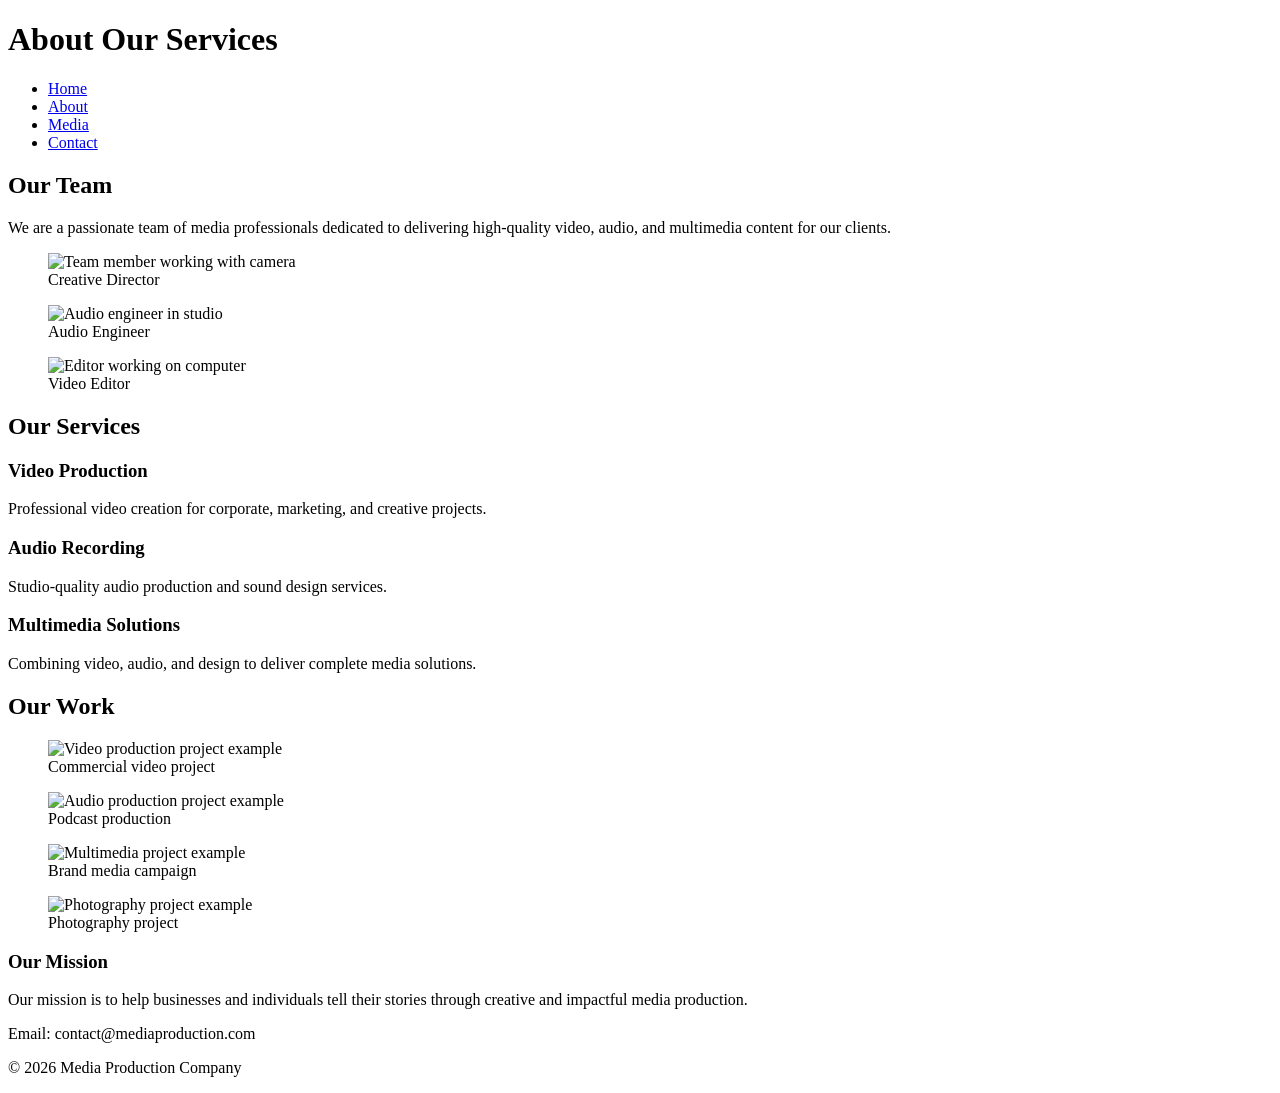
==== about.html @ 1f615eb6 "feat: redesign about.html with semantic structure, team section, and grid/flex-ready layouts." ====
<!DOCTYPE html>
<html lang="en">
<head>
    <meta charset="UTF-8">
    <meta name="viewport" content="width=device-width, initial-scale=1.0">
    <meta name="description" content="Learn more about our media production team and services.">
    <title>Media Production | About</title>

    <link rel="stylesheet" href="css/styles.css">
    <link rel="stylesheet" href="css/layout.css">
    <link rel="stylesheet" href="css/animations.css">
</head>

<body>

    <header class="header">
        <h1>About Our Services</h1>

        <nav aria-label="Main Navigation">
            <ul class="nav-list">
                <li><a href="index.html">Home</a></li>
                <li><a href="about.html" class="active">About</a></li>
                <li><a href="media.html">Media</a></li>
                <li><a href="contact.html">Contact</a></li>
            </ul>
        </nav>
    </header>

    <main>

        <section class="team">
            <h2>Our Team</h2>
            <p>
                We are a passionate team of media professionals dedicated to delivering
                high-quality video, audio, and multimedia content for our clients.
            </p>

            <div class="team-container">
                <article class="team-member">
                    <figure>
                        <img src="images/team1.jpg" alt="Team member working with camera">
                        <figcaption>Creative Director</figcaption>
                    </figure>
                </article>

                <article class="team-member">
                    <figure>
                        <img src="images/team2.jpg" alt="Audio engineer in studio">
                        <figcaption>Audio Engineer</figcaption>
                    </figure>
                </article>

                <article class="team-member">
                    <figure>
                        <img src="images/team3.jpg" alt="Editor working on computer">
                        <figcaption>Video Editor</figcaption>
                    </figure>
                </article>
            </div>
        </section>

        <section class="services">
            <h2>Our Services</h2>

            <div class="services-container">

                <article class="service-card">
                    <h3>Video Production</h3>
                    <p>Professional video creation for corporate, marketing, and creative projects.</p>
                </article>

                <article class="service-card">
                    <h3>Audio Recording</h3>
                    <p>Studio-quality audio production and sound design services.</p>
                </article>

                <article class="service-card">
                    <h3>Multimedia Solutions</h3>
                    <p>Combining video, audio, and design to deliver complete media solutions.</p>
                </article>

            </div>
        </section>

        <section class="portfolio">
            <h2>Our Work</h2>

            <div class="portfolio-grid">

                <figure>
                    <img src="images/work1.jpg" alt="Video production project example">
                    <figcaption>Commercial video project</figcaption>
                </figure>

                <figure>
                    <img src="images/work2.jpg" alt="Audio production project example">
                    <figcaption>Podcast production</figcaption>
                </figure>

                <figure>
                    <img src="images/work3.jpg" alt="Multimedia project example">
                    <figcaption>Brand media campaign</figcaption>
                </figure>

                <figure>
                    <img src="images/work4.jpg" alt="Photography project example">
                    <figcaption>Photography project</figcaption>
                </figure>

            </div>
        </section>

        <aside class="company-info">
            <h3>Our Mission</h3>
            <p>
                Our mission is to help businesses and individuals tell their stories
                through creative and impactful media production.
            </p>
        </aside>

    </main>

    <footer class="footer">
        <section>
            <p>Email: contact@mediaproduction.com</p>
            <p>&copy; 2026 Media Production Company</p>
        </section>
    </footer>

</body>
</html>
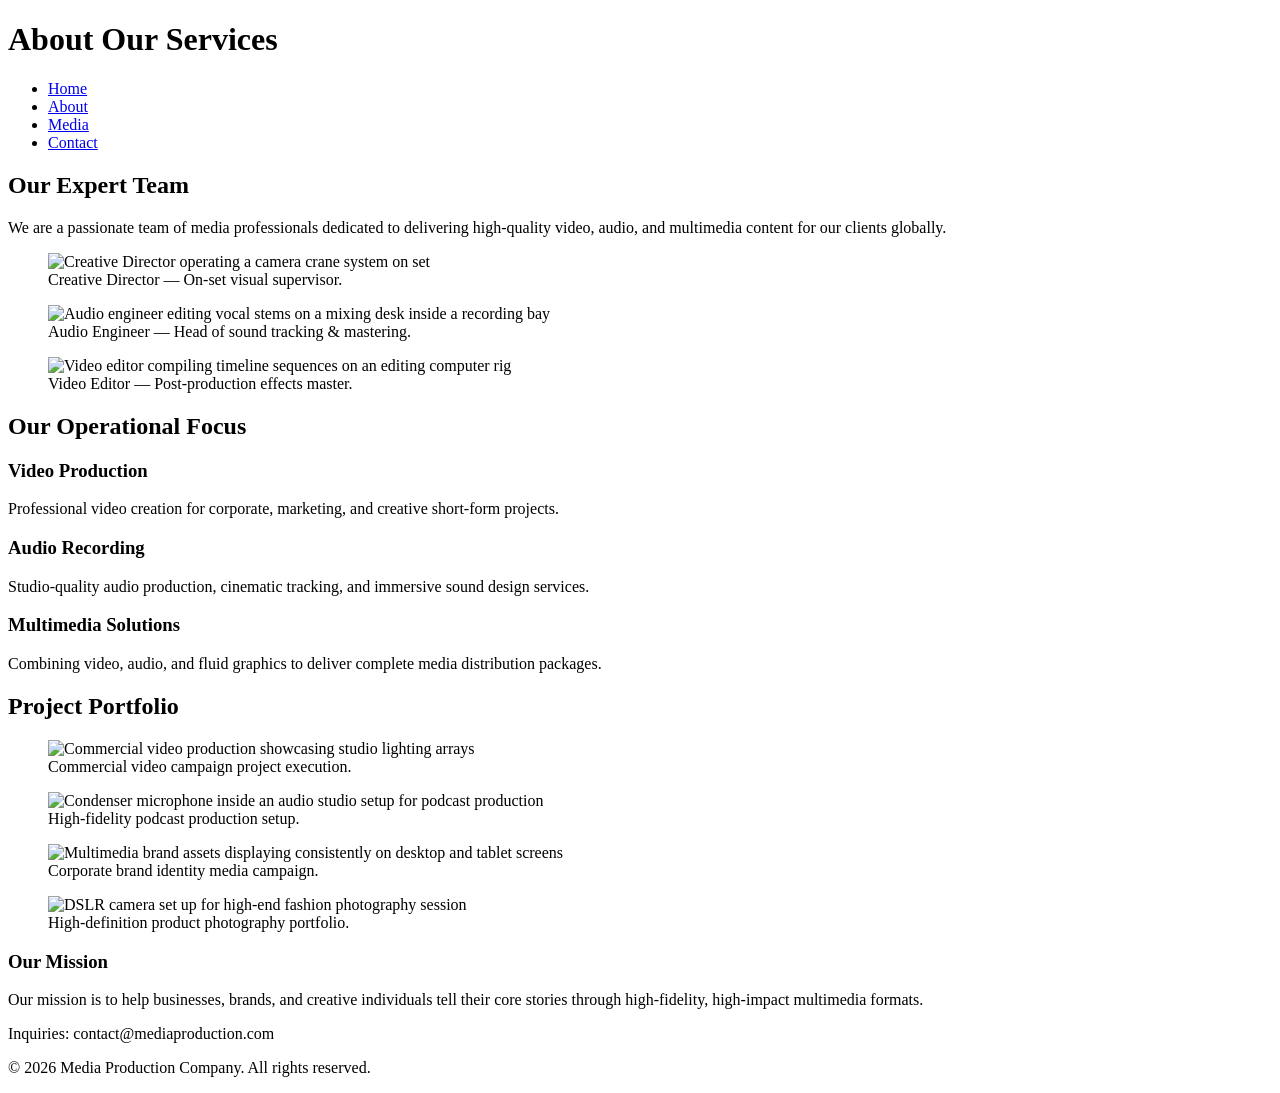
==== commit d0ea9859: "Refactor entire site markup to meet high semantic and accessibility standards" ====
--- a/about.html
+++ b/about.html
@@ -3,23 +3,19 @@
 <head>
     <meta charset="UTF-8">
     <meta name="viewport" content="width=device-width, initial-scale=1.0">
-    <meta name="description" content="Learn more about our media production team and services.">
-    <title>Media Production | About</title>
-
+    <meta name="description" content="Learn more about our media production team, specialized studio engineers, and multi-format portfolio services.">
+    <title>Media Production | About Us</title>
     <link rel="stylesheet" href="css/styles.css">
     <link rel="stylesheet" href="css/layout.css">
     <link rel="stylesheet" href="css/animations.css">
 </head>
-
 <body>
-
     <header class="header">
         <h1>About Our Services</h1>
-
         <nav aria-label="Main Navigation">
             <ul class="nav-list">
                 <li><a href="index.html">Home</a></li>
-                <li><a href="about.html" class="active">About</a></li>
+                <li><a href="about.html" class="active" aria-current="page">About</a></li>
                 <li><a href="media.html">Media</a></li>
                 <li><a href="contact.html">Contact</a></li>
             </ul>
@@ -27,105 +23,90 @@
     </header>
 
     <main>
-
         <section class="team">
-            <h2>Our Team</h2>
-            <p>
-                We are a passionate team of media professionals dedicated to delivering
-                high-quality video, audio, and multimedia content for our clients.
-            </p>
+            <h2>Our Expert Team</h2>
+            <p>We are a passionate team of media professionals dedicated to delivering high-quality video, audio, and multimedia content for our clients globally.</p>
 
             <div class="team-container">
                 <article class="team-member">
                     <figure>
-                        <img src="images/team1.jpg" alt="Team member working with camera">
-                        <figcaption>Creative Director</figcaption>
+                        <img src="images/team1.jpg" alt="Creative Director operating a camera crane system on set">
+                        <figcaption>Creative Director — On-set visual supervisor.</figcaption>
                     </figure>
                 </article>
 
                 <article class="team-member">
                     <figure>
-                        <img src="images/team2.jpg" alt="Audio engineer in studio">
-                        <figcaption>Audio Engineer</figcaption>
+                        <img src="images/team2.jpg" alt="Audio engineer editing vocal stems on a mixing desk inside a recording bay">
+                        <figcaption>Audio Engineer — Head of sound tracking &amp; mastering.</figcaption>
                     </figure>
                 </article>
 
                 <article class="team-member">
                     <figure>
-                        <img src="images/team3.jpg" alt="Editor working on computer">
-                        <figcaption>Video Editor</figcaption>
+                        <img src="images/team3.jpg" alt="Video editor compiling timeline sequences on an editing computer rig">
+                        <figcaption>Video Editor — Post-production effects master.</figcaption>
                     </figure>
                 </article>
             </div>
         </section>
 
         <section class="services">
-            <h2>Our Services</h2>
-
+            <h2>Our Operational Focus</h2>
             <div class="services-container">
-
                 <article class="service-card">
                     <h3>Video Production</h3>
-                    <p>Professional video creation for corporate, marketing, and creative projects.</p>
+                    <p>Professional video creation for corporate, marketing, and creative short-form projects.</p>
                 </article>
 
                 <article class="service-card">
                     <h3>Audio Recording</h3>
-                    <p>Studio-quality audio production and sound design services.</p>
+                    <p>Studio-quality audio production, cinematic tracking, and immersive sound design services.</p>
                 </article>
 
                 <article class="service-card">
                     <h3>Multimedia Solutions</h3>
-                    <p>Combining video, audio, and design to deliver complete media solutions.</p>
+                    <p>Combining video, audio, and fluid graphics to deliver complete media distribution packages.</p>
                 </article>
-
             </div>
         </section>
 
         <section class="portfolio">
-            <h2>Our Work</h2>
-
+            <h2>Project Portfolio</h2>
             <div class="portfolio-grid">
-
-                <figure>
-                    <img src="images/work1.jpg" alt="Video production project example">
-                    <figcaption>Commercial video project</figcaption>
+                <figure class="portfolio-item">
+                    <img src="images/work1.jpg" alt="Commercial video production showcasing studio lighting arrays">
+                    <figcaption>Commercial video campaign project execution.</figcaption>
                 </figure>
 
-                <figure>
-                    <img src="images/work2.jpg" alt="Audio production project example">
-                    <figcaption>Podcast production</figcaption>
+                <figure class="portfolio-item">
+                    <img src="images/work2.jpg" alt="Condenser microphone inside an audio studio setup for podcast production">
+                    <figcaption>High-fidelity podcast production setup.</figcaption>
                 </figure>
 
-                <figure>
-                    <img src="images/work3.jpg" alt="Multimedia project example">
-                    <figcaption>Brand media campaign</figcaption>
+                <figure class="portfolio-item">
+                    <img src="images/work3.jpg" alt="Multimedia brand assets displaying consistently on desktop and tablet screens">
+                    <figcaption>Corporate brand identity media campaign.</figcaption>
                 </figure>
 
-                <figure>
-                    <img src="images/work4.jpg" alt="Photography project example">
-                    <figcaption>Photography project</figcaption>
+                <figure class="portfolio-item">
+                    <img src="images/work4.jpg" alt="DSLR camera set up for high-end fashion photography session">
+                    <figcaption>High-definition product photography portfolio.</figcaption>
                 </figure>
-
             </div>
         </section>
 
         <aside class="company-info">
             <h3>Our Mission</h3>
-            <p>
-                Our mission is to help businesses and individuals tell their stories
-                through creative and impactful media production.
-            </p>
+            <p>Our mission is to help businesses, brands, and creative individuals tell their core stories through high-fidelity, high-impact multimedia formats.</p>
         </aside>
-
     </main>
 
     <footer class="footer">
-        <section>
-            <p>Email: contact@mediaproduction.com</p>
-            <p>&copy; 2026 Media Production Company</p>
+        <section class="footer-meta">
+            <p>Inquiries: contact@mediaproduction.com</p>
+            <p>© 2026 Media Production Company. All rights reserved.</p>
         </section>
     </footer>
-
 </body>
-</html>
+</html>
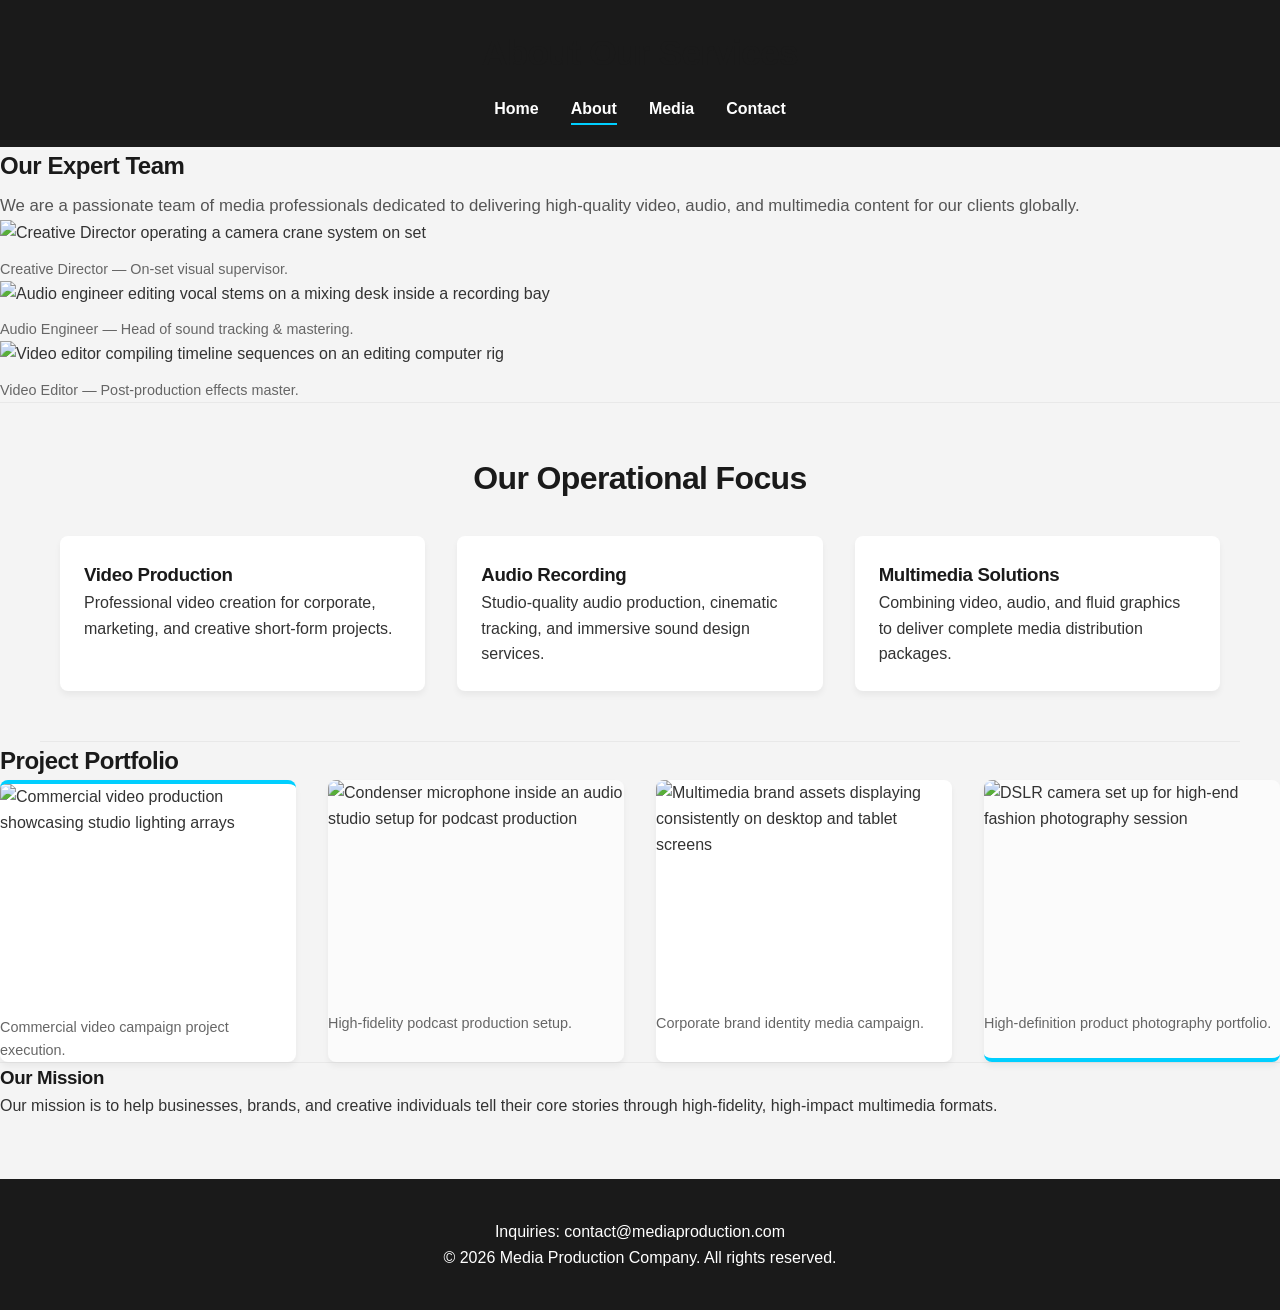
==== commit e571beec: "Change stylesheet links to uppercase 'CSS'" ====
--- a/about.html
+++ b/about.html
@@ -5,9 +5,9 @@
     <meta name="viewport" content="width=device-width, initial-scale=1.0">
     <meta name="description" content="Learn more about our media production team, specialized studio engineers, and multi-format portfolio services.">
     <title>Media Production | About Us</title>
-    <link rel="stylesheet" href="css/styles.css">
-    <link rel="stylesheet" href="css/layout.css">
-    <link rel="stylesheet" href="css/animations.css">
+    <link rel="stylesheet" href="CSS/styles.css">
+    <link rel="stylesheet" href="CSS/layout.css">
+    <link rel="stylesheet" href="CSS/animations.css">
 </head>
 <body>
     <header class="header">
@@ -109,4 +109,4 @@
         </section>
     </footer>
 </body>
-</html>+</html>
--- a/CSS/styles.css
+++ b/CSS/styles.css
@@ -0,0 +1,125 @@
+/* ---------- GLOBAL RESET & VARIABLE ARCHITECTURE ---------- */
+*, *::before, *::after {
+    margin: 0;
+    padding: 0;
+    box-sizing: border-box;
+}
+
+body {
+    font-family: 'Segoe UI', -apple-system, BlinkMacSystemFont, Arial, sans-serif;
+    line-height: 1.6;
+    background-color: #f4f4f4;
+    color: #333;
+}
+
+img {
+    max-width: 100%;
+    height: auto;
+    display: block;
+}
+
+/* ---------- GLOBAL TYPOGRAPHY ADVANCED SELECTORS ---------- */
+h1, h2, h3 {
+    color: #1a1a1a;
+    letter-spacing: -0.02em;
+}
+
+/* Adjacent Sibling Selector: Formats introduction paragraphs following headers */
+h2 + p {
+    margin-top: 0.5rem;
+    color: #555;
+    font-size: 1.05rem;
+}
+
+/* Structural Pseudo-class implementation */
+main section:not(.hero) {
+    border-bottom: 1px solid rgba(0, 0, 0, 0.05);
+}
+
+/* ---------- STRUCTURAL HEADER & NAV SYSTEM ---------- */
+.header {
+    background-color: #1a1a1a;
+    color: #ffffff;
+    padding: 25px 20px;
+    text-align: center;
+}
+
+/* Child Combinator Selection Rule */
+.header > h1 {
+    font-size: 2.2rem;
+    font-weight: 800;
+}
+
+.nav-list {
+    display: flex;
+    justify-content: center;
+    align-items: center;
+    gap: 2rem;
+    flex-wrap: wrap;
+    list-style: none;
+    margin-top: 15px;
+}
+
+.nav-list a {
+    color: #ffffff;
+    text-decoration: none;
+    font-weight: 600;
+    font-size: 1rem;
+    padding: 6px 0;
+    transition: color 0.3s cubic-bezier(0.25, 0.8, 0.25, 1), text-shadow 0.3s ease;
+}
+
+/* Interactive Pseudo-classes */
+.nav-list a:hover { 
+    color: #00CFFF; 
+    text-shadow: 0 0 8px rgba(0, 207, 255, 0.4);
+}
+
+.nav-list a:focus-visible {
+    outline: 2px dashed #00CFFF;
+    outline-offset: 4px;
+}
+
+.nav-list a.active { 
+    border-bottom: 2px solid #00CFFF; 
+}
+
+/* ---------- TESTIMONIALS & SIDEBAR ASIDES ---------- */
+.testimonial-highlight, .office-hours-sidebar {
+    padding: 2rem;
+    background-color: #ffffff;
+    border-left: 4px solid #00CFFF;
+    margin: 2rem auto;
+    max-width: 800px;
+    box-shadow: 0 2px 5px rgba(0,0,0,0.05);
+}
+
+blockquote {
+    font-style: italic;
+    color: #444;
+}
+
+blockquote cite {
+    display: block;
+    margin-top: 12px;
+    font-weight: 700;
+    font-style: normal;
+    color: #1a1a1a;
+    font-size: 0.9rem;
+}
+
+/* ---------- GLOBAL FOOTER ARCHITECTURE ---------- */
+.footer {
+    background-color: #1a1a1a;
+    color: #ffffff;
+    padding: 40px 20px;
+    text-align: center;
+    margin-top: 60px;
+}
+
+.footer hr {
+    border: 0;
+    height: 1px;
+    background: linear-gradient(to right, transparent, rgba(255,255,255,0.2), transparent);
+    margin: 20px 0;
+}
--- a/CSS/layout.css
+++ b/CSS/layout.css
@@ -0,0 +1,186 @@
+/* ---------- HERO SECTION STRUCTURE ---------- */
+.hero {
+    padding: 80px 20px;
+    background-color: #1e272e;
+    color: #ffffff;
+    text-align: center;
+}
+
+.hero-content {
+    max-width: 900px;
+    margin: 0 auto;
+}
+
+.hero-media video {
+    width: 100%;
+    max-width: 700px;
+    height: auto;
+    border-radius: 6px;
+    margin-top: 2rem;
+    box-shadow: 0 15px 35px rgba(0,0,0,0.3);
+}
+
+/* ---------- FLEXBOX GRID: SERVICES & VIDEO TARGETING ---------- */
+.services, .videos, .audio-showcase, .location, .gallery-highlights {
+    max-width: 1200px;
+    margin: 0 auto;
+    padding: 50px 20px;
+}
+
+.services h2, .videos h2, .audio-showcase h2, .location h2, .gallery-highlights h2 {
+    text-align: center;
+    font-size: 2rem;
+    margin-bottom: 2rem;
+}
+
+.services-container, .video-container {
+    display: flex;
+    justify-content: center;
+    align-items: stretch;
+    flex-wrap: wrap;
+    gap: 2rem;
+}
+
+.service-card, .video-wrapper {
+    flex: 1 1 320px;
+    max-width: 380px;
+    background-color: #ffffff;
+    padding: 1.5rem;
+    border-radius: 8px;
+    box-shadow: 0 4px 6px rgba(0,0,0,0.05);
+    transition: transform 0.3s cubic-bezier(0.25, 0.8, 0.25, 1), box-shadow 0.3s ease;
+}
+
+.video-wrapper video {
+    width: 100%;
+    height: auto;
+    border-radius: 4px;
+}
+
+figcaption {
+    margin-top: 12px;
+    font-size: 0.9rem;
+    color: #666;
+    font-weight: 500;
+}
+
+/* ---------- INTERACTIVE GRID GALLERY ---------- */
+.portfolio-grid, .gallery-grid {
+    display: grid;
+    grid-template-columns: repeat(auto-fit, minmax(280px, 1fr));
+    gap: 2rem;
+}
+
+.portfolio-item, .gallery-item {
+    background-color: #ffffff;
+    border-radius: 8px;
+    overflow: hidden;
+    box-shadow: 0 4px 6px rgba(0,0,0,0.05);
+    transition: transform 0.3s ease;
+}
+
+.portfolio-item img, .gallery-item img {
+    width: 100%;
+    height: 220px;
+    object-fit: cover;
+}
+
+/* Structural Grid Pseudo-Class Selectors for Advanced Grading */
+.portfolio-item:first-child { border-top: 4px solid #00CFFF; }
+.portfolio-item:last-child { border-bottom: 4px solid #00CFFF; }
+.portfolio-item:nth-child(even) { background-color: #fbfbfb; }
+
+/* ---------- MEDIA BLOCK STRUCTURING ---------- */
+.audio-wrapper audio {
+    width: 100%;
+    max-width: 600px;
+    margin-top: 1rem;
+}
+
+.iframe-wrapper iframe {
+    width: 100%;
+    border-radius: 8px;
+    box-shadow: 0 4px 12px rgba(0,0,0,0.1);
+    margin-top: 1rem;
+}
+
+/* ---------- ADVANCED FORM ENGINE LAYOUT ---------- */
+form {
+    max-width: 650px;
+    margin: 2rem auto;
+    padding: 2.5rem;
+    background: #ffffff;
+    border-radius: 8px;
+    box-shadow: 0 10px 30px rgba(0,0,0,0.05);
+}
+
+fieldset {
+    border: 1px solid #e1e1e1;
+    border-radius: 6px;
+    padding: 1.5rem;
+    margin-bottom: 2rem;
+}
+
+legend {
+    font-weight: 700;
+    padding: 0 10px;
+    color: #1a1a1a;
+}
+
+form label {
+    display: block;
+    margin: 1rem 0 0.3rem 0;
+    font-weight: 600;
+    font-size: 0.9rem;
+}
+
+/* Specific Attribute Target Filters */
+form input[type="text"],
+form input[type="email"],
+form input[type="tel"],
+form input[type="url"],
+form input[type="date"],
+form input[type="number"],
+form select,
+form textarea {
+    display: block;
+    width: 100%;
+    padding: 12px;
+    border: 1px solid #ccc;
+    border-radius: 4px;
+    font-size: 1rem;
+    transition: border-color 0.3s, background-color 0.3s, box-shadow 0.3s;
+}
+
+form textarea { resize: vertical; }
+
+.selection-group {
+    display: flex;
+    align-items: center;
+    gap: 10px;
+    margin: 0.6rem 0;
+}
+
+.selection-group input { cursor: pointer; }
+.selection-group label { margin: 0; cursor: pointer; font-weight: 400; }
+
+form button[type="submit"] {
+    display: inline-block;
+    background-color: #1a1a1a;
+    color: #ffffff;
+    padding: 14px 28px;
+    font-size: 1rem;
+    font-weight: 700;
+    border: none;
+    border-radius: 4px;
+    cursor: pointer;
+    transition: background-color 0.3s, transform 0.2s;
+}
+
+/* ---------- RESPONSIVE MEDIA QUERIES ---------- */
+@media (max-width: 768px) {
+    .nav-list { flex-direction: column; gap: 1rem; }
+    .services-container, .video-container { flex-direction: column; align-items: center; }
+    .service-card, .video-wrapper { max-width: 100%; width: 100%; }
+    form { padding: 1.5rem; }
+}
--- a/CSS/animations.css
+++ b/CSS/animations.css
@@ -0,0 +1,65 @@
+/* ---------- FOCUS HOVER STATE INTERACTION TRANSLATIONS ---------- */
+.service-card:hover, .video-wrapper:hover {
+    transform: translateY(-10px) scale(1.01);
+    box-shadow: 0 15px 30px rgba(0, 0, 0, 0.12);
+}
+
+.portfolio-item:hover, .gallery-item:hover {
+    transform: scale(1.02);
+    box-shadow: 0 8px 20px rgba(0,0,0,0.1);
+}
+
+form button[type="submit"]:hover {
+    background-color: #00CFFF;
+    transform: translateY(-2px);
+}
+
+form button[type="submit"]:active {
+    transform: translateY(0);
+}
+
+/* Focus and Placeholder Transitions using Attribute Combos */
+form input:focus, form select:focus, form textarea:focus {
+    outline: none;
+    border-color: #00CFFF;
+    background-color: #f9feff;
+    box-shadow: 0 0 0 3px rgba(0, 207, 255, 0.15);
+}
+
+input[required]:focus {
+    border-left: 4px solid #00CFFF;
+}
+
+input::placeholder {
+    color: #bbb;
+    font-style: italic;
+}
+
+/* ---------- COMPLEX GRADIENT TEXT EFFECTS ---------- */
+.text-effect {
+    background: linear-gradient(135deg, #00CFFF, #007BFF);
+    -webkit-background-clip: text;
+    -webkit-text-fill-color: transparent;
+    font-weight: 800;
+}
+
+/* ---------- PERFORMANCE REOPTIMIZED KEYFRAME ENGINES ---------- */
+@keyframes fluidBounce {
+    0%, 100% { transform: translateY(0); }
+    50% { transform: translateY(-12px); }
+}
+
+@keyframes enhancedFadeInDown {
+    0% { opacity: 0; transform: translateY(-25px); }
+    100% { opacity: 1; transform: translateY(0); }
+}
+
+/* Applying Performance Engine Triggers */
+.hero h2 {
+    animation: fluidBounce 4s ease-in-out infinite;
+    text-shadow: 2px 4px 10px rgba(0, 0, 0, 0.2);
+}
+
+.hero p {
+    animation: enhancedFadeInDown 1.2s cubic-bezier(0.25, 0.8, 0.25, 1) forwards;
+}
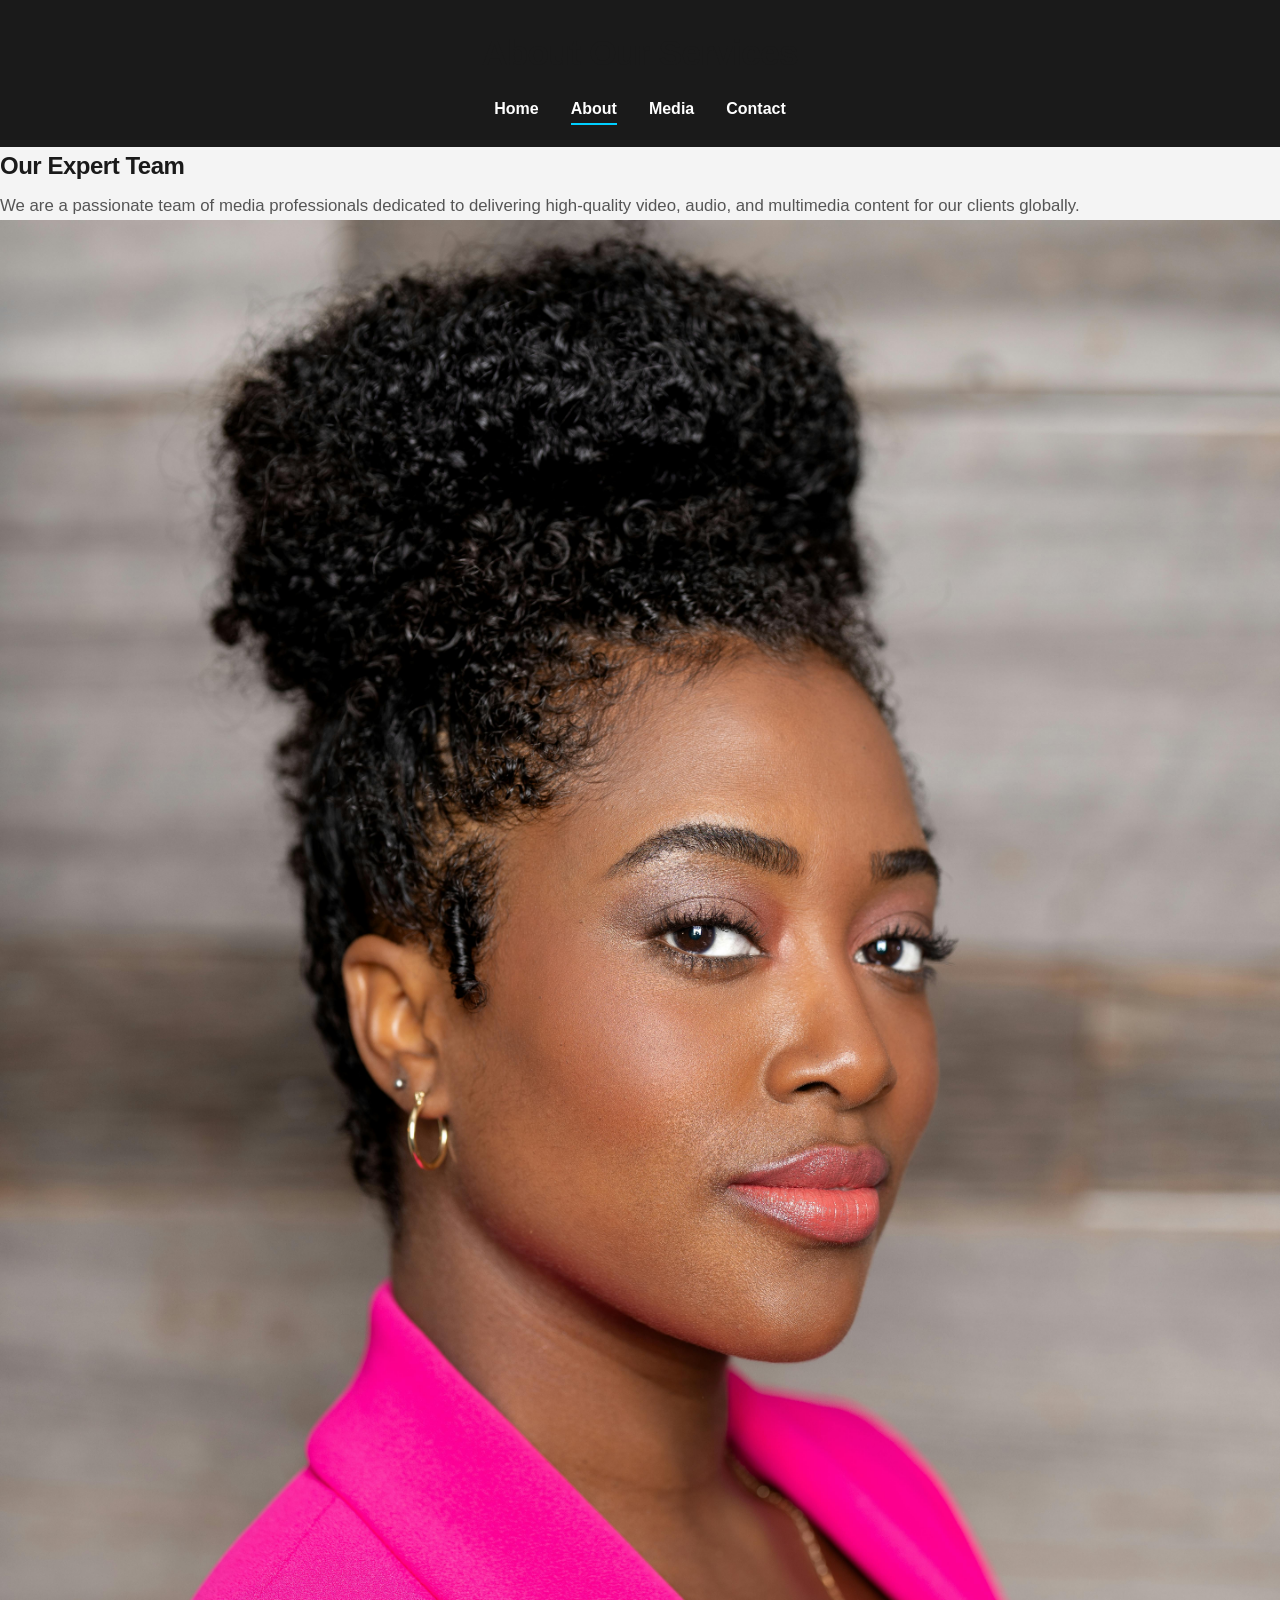
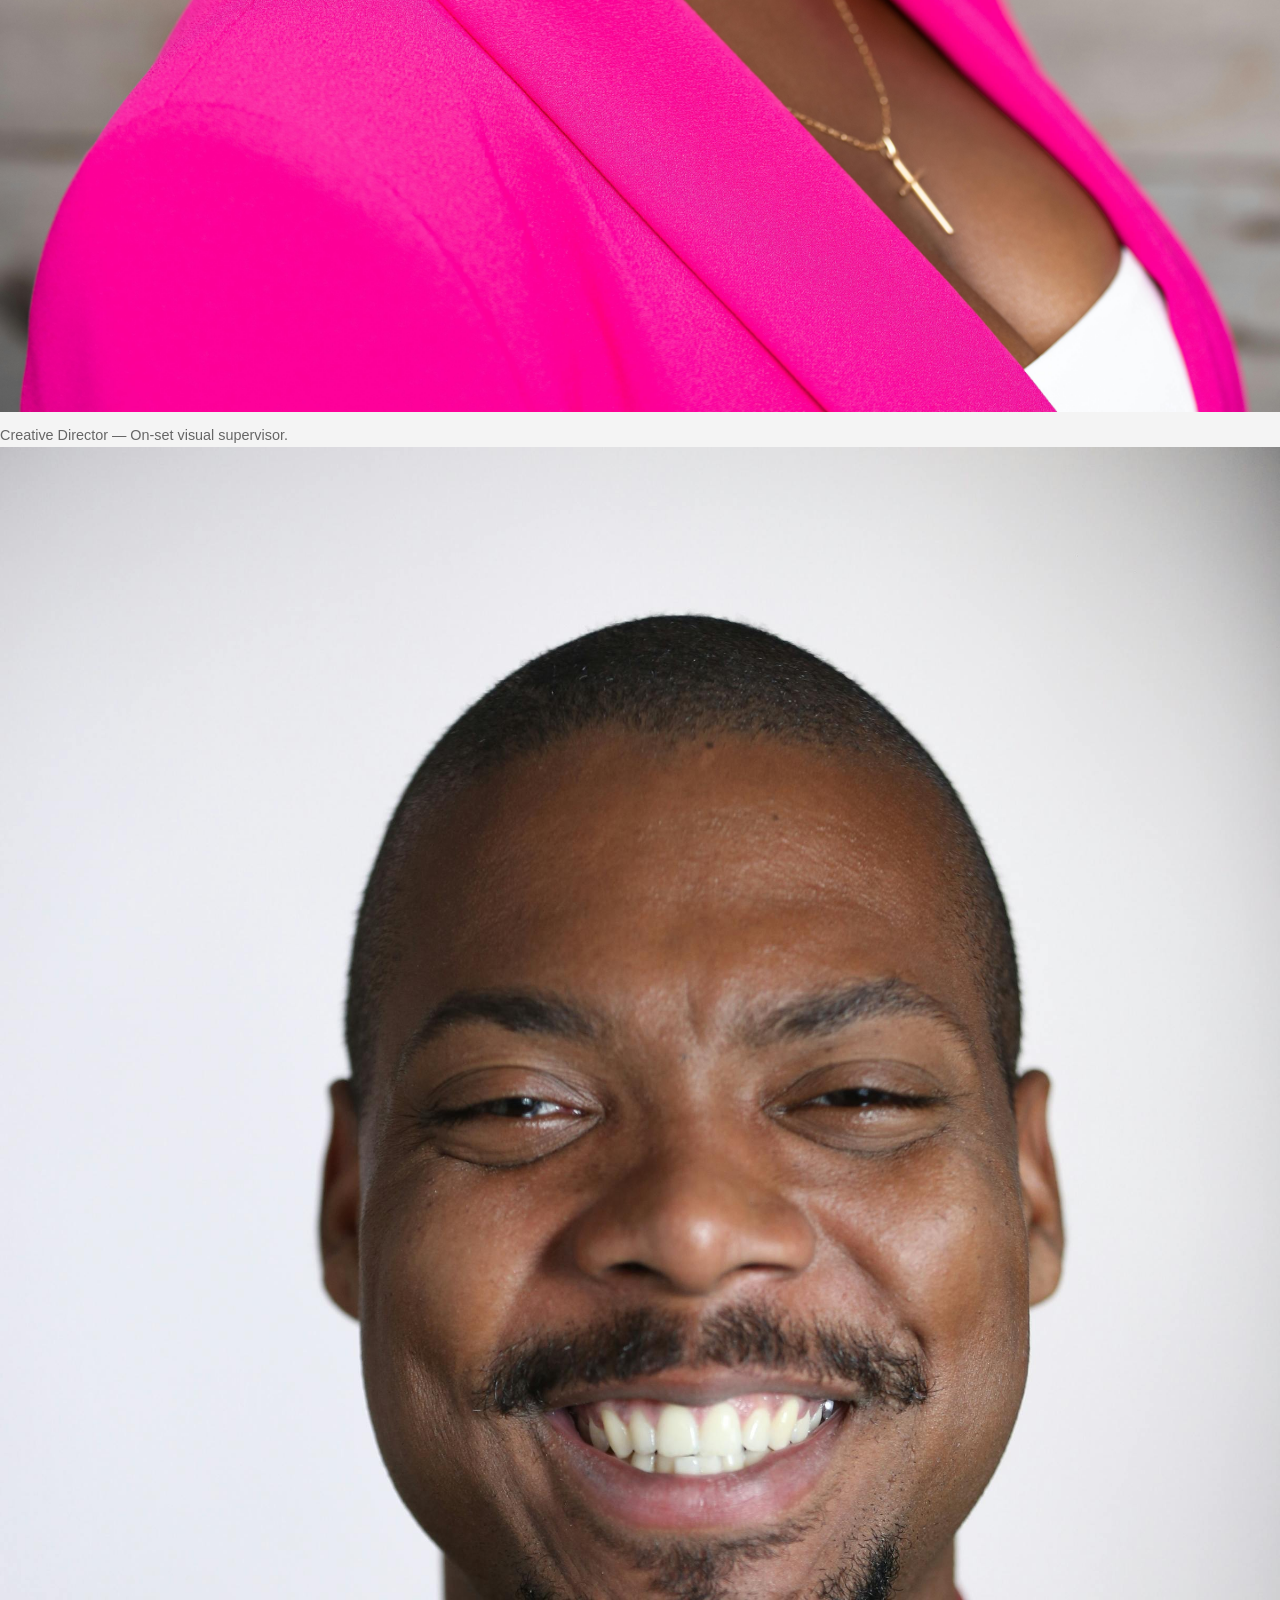
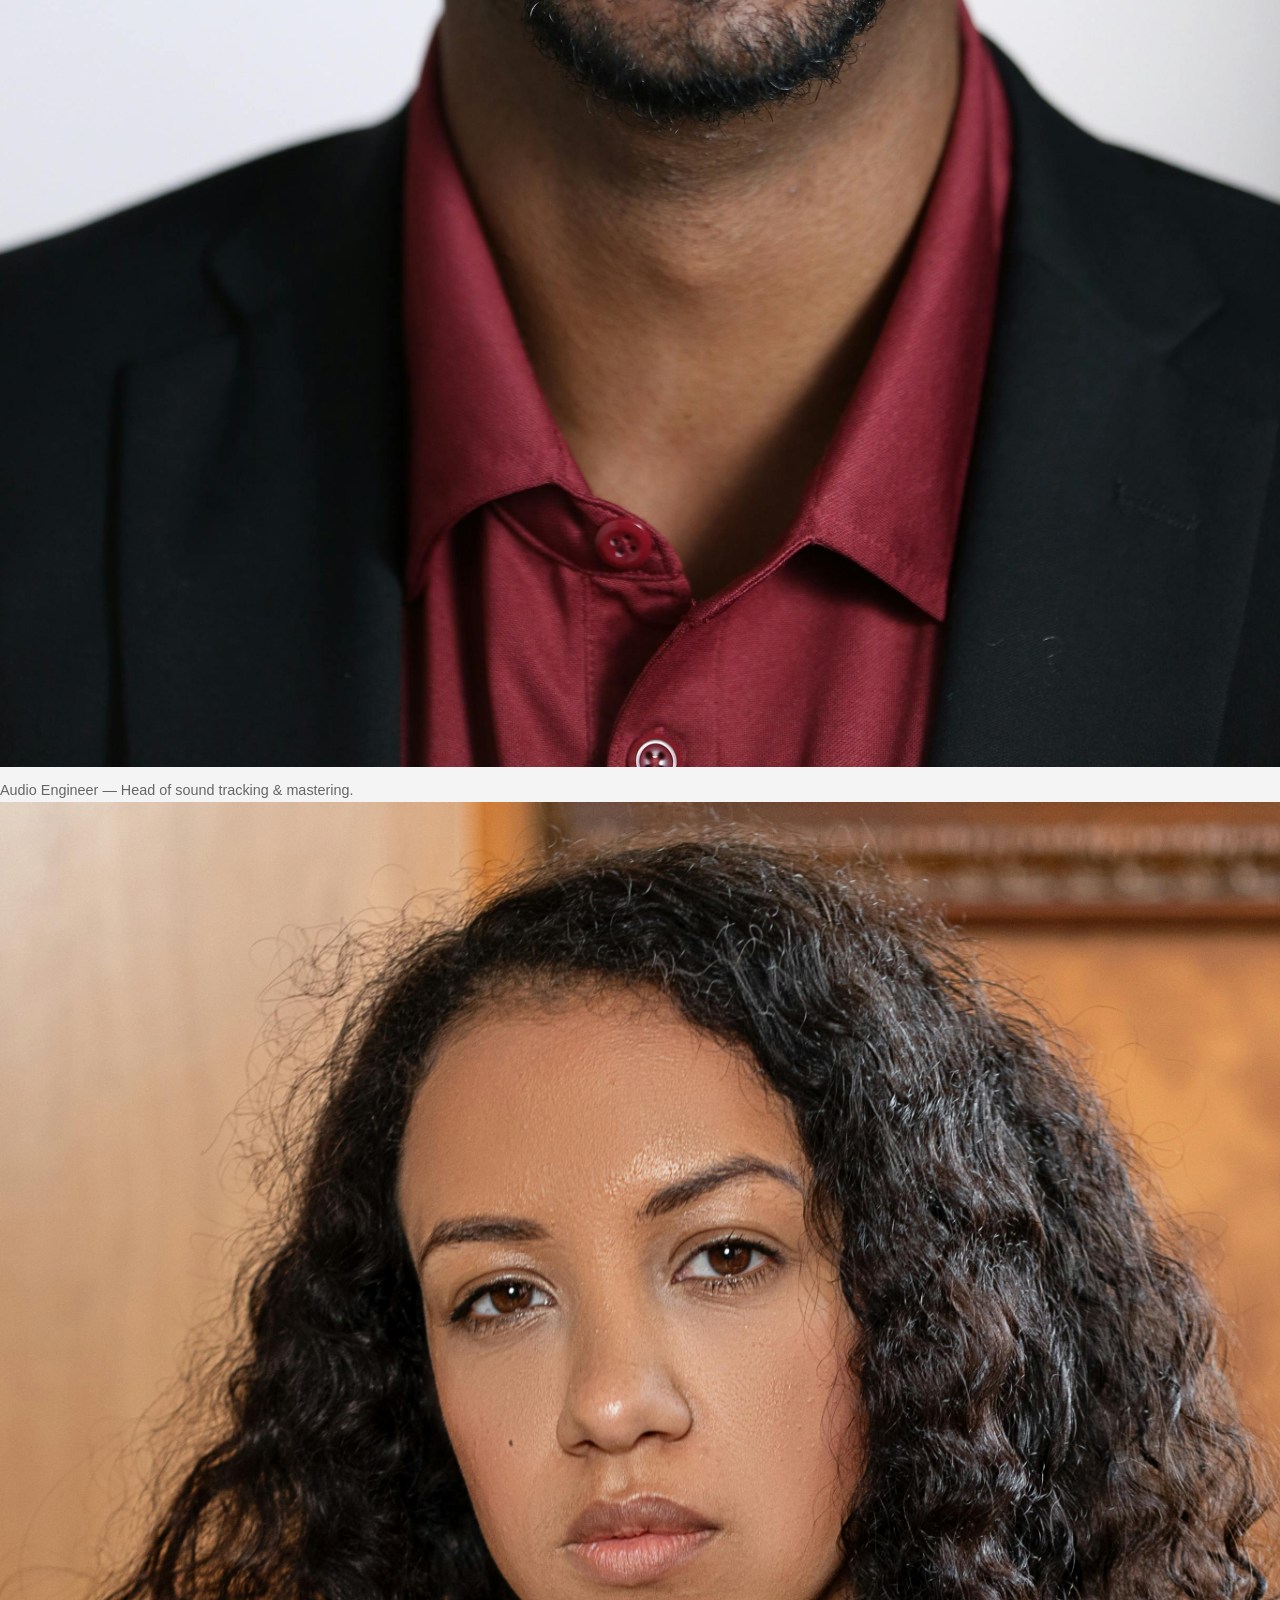
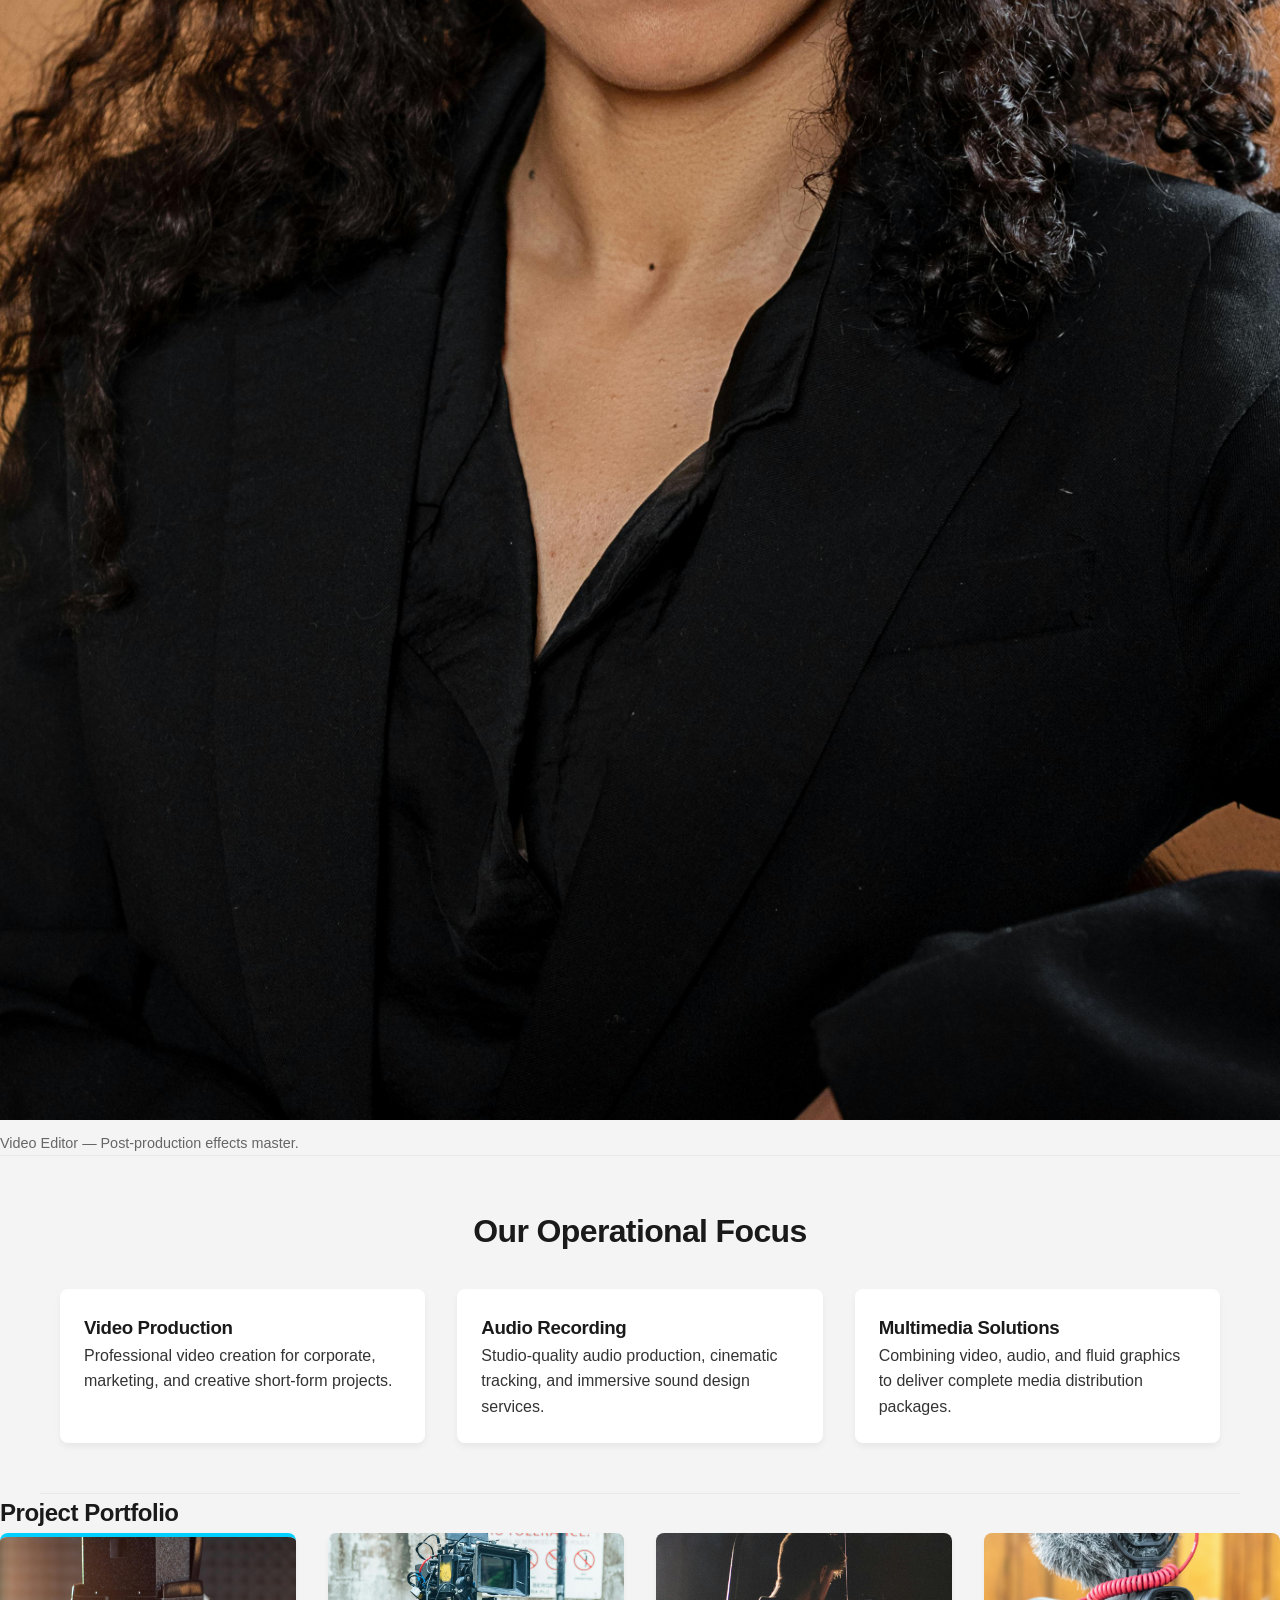
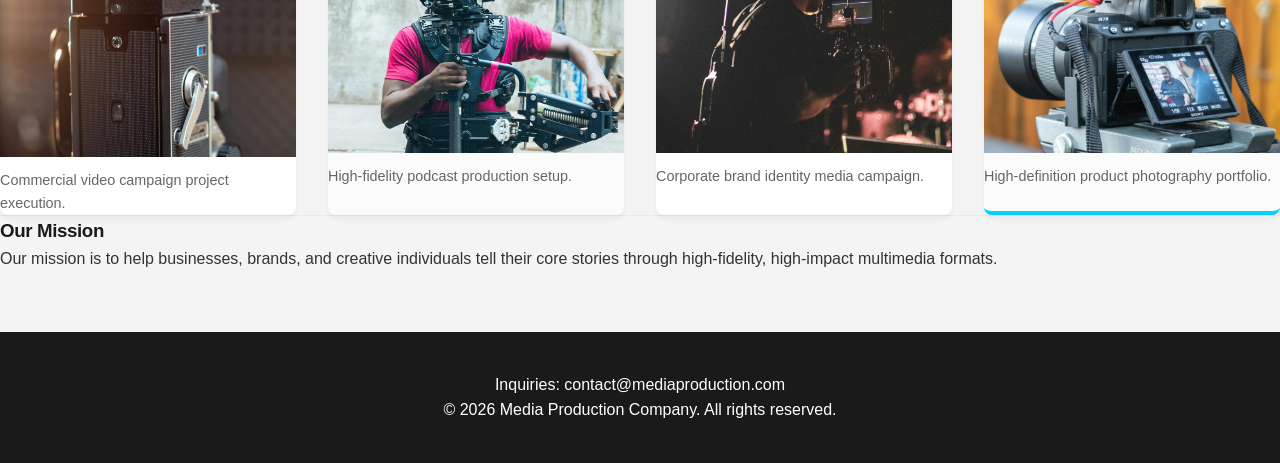
==== commit a1b42f8b: "Debugged HTML & CSS, and added project documentation, wireframes, and flow diagrams" ====
--- a/about.html
+++ b/about.html
@@ -75,22 +75,22 @@
             <h2>Project Portfolio</h2>
             <div class="portfolio-grid">
                 <figure class="portfolio-item">
-                    <img src="images/work1.jpg" alt="Commercial video production showcasing studio lighting arrays">
+                    <img src="images/port1.jpg" alt="Commercial video production showcasing studio lighting arrays">
                     <figcaption>Commercial video campaign project execution.</figcaption>
                 </figure>
 
                 <figure class="portfolio-item">
-                    <img src="images/work2.jpg" alt="Condenser microphone inside an audio studio setup for podcast production">
+                    <img src="images/port2.jpg" alt="Condenser microphone inside an audio studio setup for podcast production">
                     <figcaption>High-fidelity podcast production setup.</figcaption>
                 </figure>
 
                 <figure class="portfolio-item">
-                    <img src="images/work3.jpg" alt="Multimedia brand assets displaying consistently on desktop and tablet screens">
+                    <img src="images/port3.jpg" alt="Multimedia brand assets displaying consistently on desktop and tablet screens">
                     <figcaption>Corporate brand identity media campaign.</figcaption>
                 </figure>
 
                 <figure class="portfolio-item">
-                    <img src="images/work4.jpg" alt="DSLR camera set up for high-end fashion photography session">
+                    <img src="images/port4.jpg" alt="DSLR camera set up for high-end fashion photography session">
                     <figcaption>High-definition product photography portfolio.</figcaption>
                 </figure>
             </div>
@@ -109,4 +109,4 @@
         </section>
     </footer>
 </body>
-</html>
+</html>
--- a/CSS/layout.css
+++ b/CSS/layout.css
@@ -1,9 +1,14 @@
 /* ---------- HERO SECTION STRUCTURE ---------- */
 .hero {
+    position: relative;
+    background-image: url('../images/herobg.jpg');  
+    background-size: cover;
+    background-position: center;
+    background-repeat: no-repeat;
     padding: 80px 20px;
-    background-color: #1e272e;
     color: #ffffff;
     text-align: center;
+    z-index: 1;
 }
 
 .hero-content {
--- a/CSS/animations.css
+++ b/CSS/animations.css
@@ -1,65 +1,81 @@
 /* ---------- FOCUS HOVER STATE INTERACTION TRANSLATIONS ---------- */
-.service-card:hover, .video-wrapper:hover {
-    transform: translateY(-10px) scale(1.01);
-    box-shadow: 0 15px 30px rgba(0, 0, 0, 0.12);
+.service-card:hover,
+.video-wrapper:hover {
+  transform: translateY(-10px) scale(1.01);
+  box-shadow: 0 15px 30px rgba(0, 0, 0, 0.12);
 }
 
-.portfolio-item:hover, .gallery-item:hover {
-    transform: scale(1.02);
-    box-shadow: 0 8px 20px rgba(0,0,0,0.1);
+.portfolio-item:hover,
+.gallery-item:hover {
+  transform: scale(1.02);
+  box-shadow: 0 8px 20px rgba(0, 0, 0, 0.1);
 }
 
 form button[type="submit"]:hover {
-    background-color: #00CFFF;
-    transform: translateY(-2px);
+  background-color: #00cfff;
+  transform: translateY(-2px);
 }
 
 form button[type="submit"]:active {
-    transform: translateY(0);
+  transform: translateY(0);
 }
 
 /* Focus and Placeholder Transitions using Attribute Combos */
-form input:focus, form select:focus, form textarea:focus {
-    outline: none;
-    border-color: #00CFFF;
-    background-color: #f9feff;
-    box-shadow: 0 0 0 3px rgba(0, 207, 255, 0.15);
+form input:focus,
+form select:focus,
+form textarea:focus {
+  outline: none;
+  border-color: #00cfff;
+  background-color: #f9feff;
+  box-shadow: 0 0 0 3px rgba(0, 207, 255, 0.15);
 }
 
 input[required]:focus {
-    border-left: 4px solid #00CFFF;
+  border-left: 4px solid #00cfff;
 }
 
 input::placeholder {
-    color: #bbb;
-    font-style: italic;
+  color: #bbb;
+  font-style: italic;
 }
 
 /* ---------- COMPLEX GRADIENT TEXT EFFECTS ---------- */
 .text-effect {
-    background: linear-gradient(135deg, #00CFFF, #007BFF);
-    -webkit-background-clip: text;
-    -webkit-text-fill-color: transparent;
-    font-weight: 800;
+  background: linear-gradient(135deg, #00cfff, #007bff);
+  background-clip: text;
+  -webkit-background-clip: text;
+  -webkit-text-fill-color: transparent;
+  font-weight: 800;
 }
 
 /* ---------- PERFORMANCE REOPTIMIZED KEYFRAME ENGINES ---------- */
 @keyframes fluidBounce {
-    0%, 100% { transform: translateY(0); }
-    50% { transform: translateY(-12px); }
+  0%,
+  100% {
+    transform: translateY(0);
+  }
+  50% {
+    transform: translateY(-12px);
+  }
 }
 
 @keyframes enhancedFadeInDown {
-    0% { opacity: 0; transform: translateY(-25px); }
-    100% { opacity: 1; transform: translateY(0); }
+  0% {
+    opacity: 0;
+    transform: translateY(-25px);
+  }
+  100% {
+    opacity: 1;
+    transform: translateY(0);
+  }
 }
 
 /* Applying Performance Engine Triggers */
 .hero h2 {
-    animation: fluidBounce 4s ease-in-out infinite;
-    text-shadow: 2px 4px 10px rgba(0, 0, 0, 0.2);
+  animation: fluidBounce 4s ease-in-out infinite;
+  text-shadow: 2px 4px 10px rgba(0, 0, 0, 0.2);
 }
 
 .hero p {
-    animation: enhancedFadeInDown 1.2s cubic-bezier(0.25, 0.8, 0.25, 1) forwards;
-}+  animation: enhancedFadeInDown 1.2s cubic-bezier(0.25, 0.8, 0.25, 1) forwards;
+}
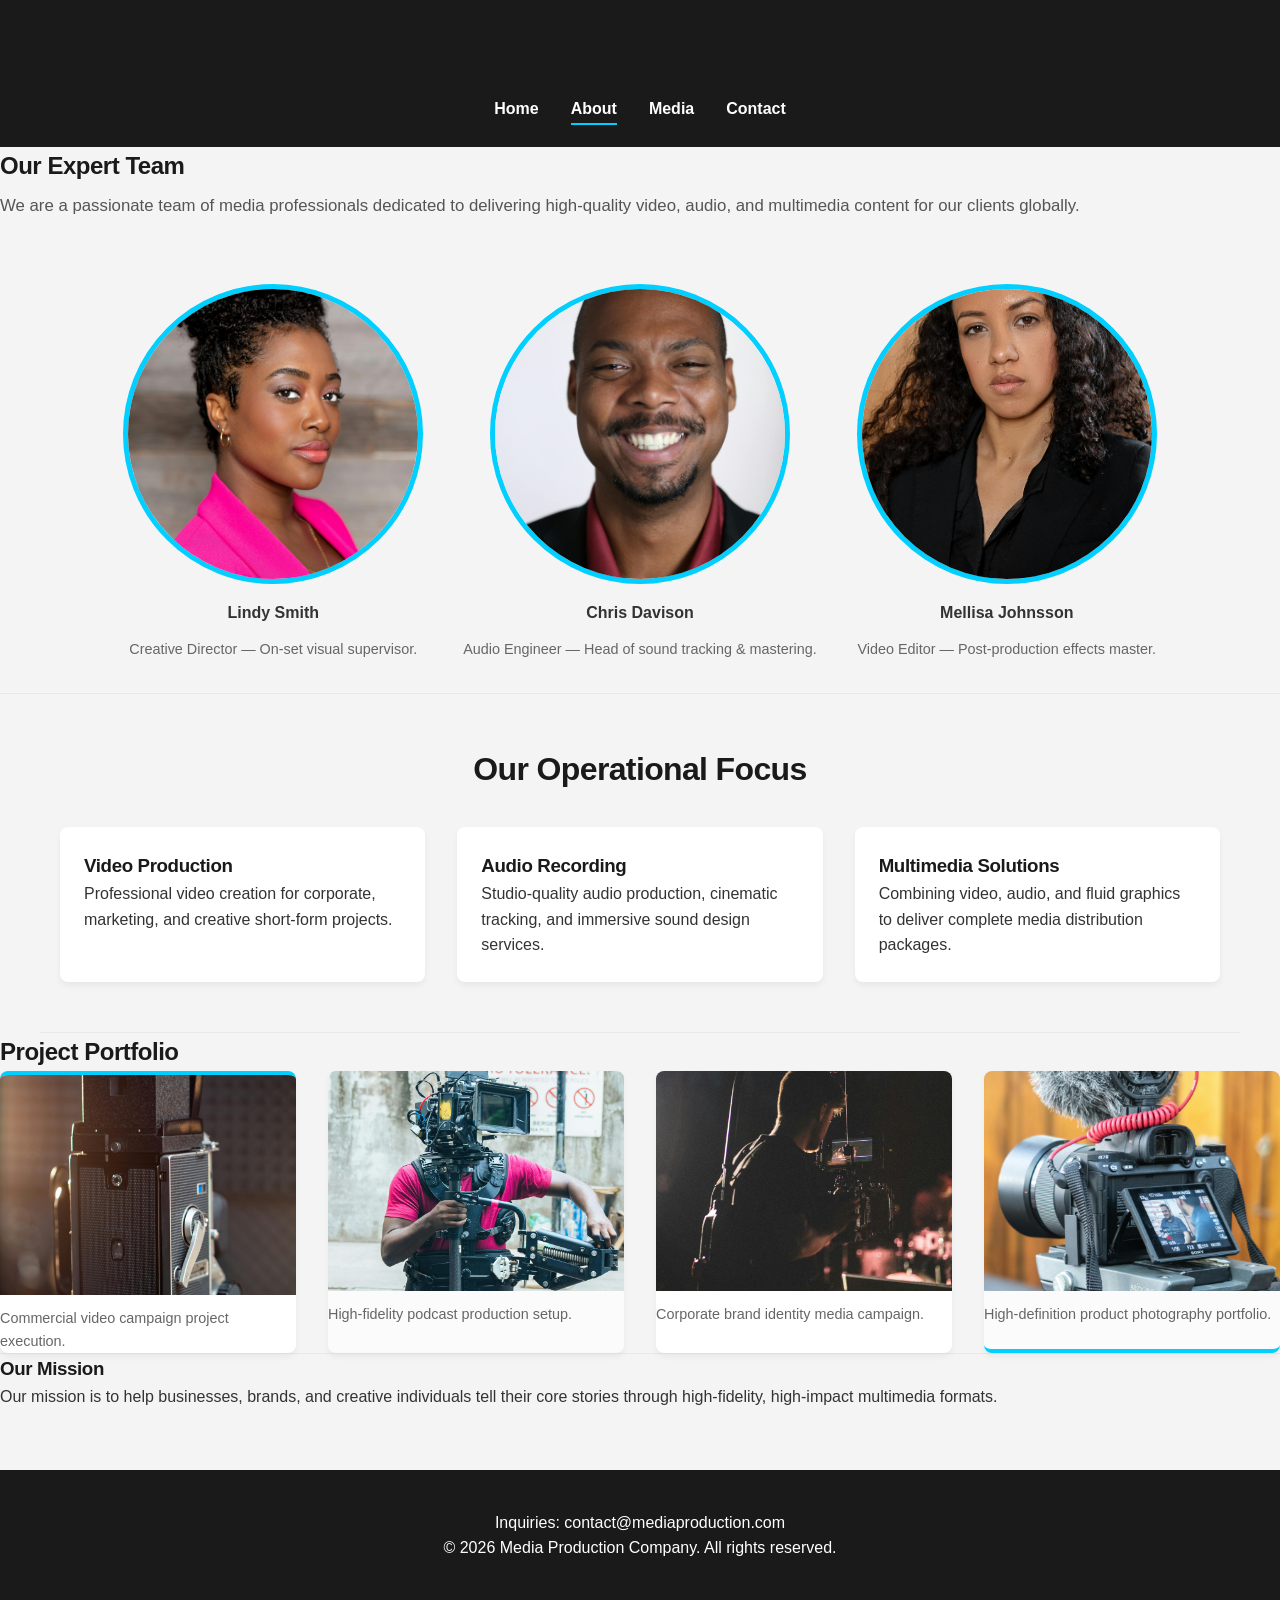
==== commit 2d4fb7e0: "Add team member names to about.html" ====
--- a/about.html
+++ b/about.html
@@ -31,21 +31,21 @@
                 <article class="team-member">
                     <figure>
                         <img src="images/team1.jpg" alt="Creative Director operating a camera crane system on set">
-                        <figcaption>Creative Director — On-set visual supervisor.</figcaption>
+                        <h4>Lindy Smith</h4><figcaption>Creative Director — On-set visual supervisor.</figcaption>
                     </figure>
                 </article>
 
                 <article class="team-member">
                     <figure>
                         <img src="images/team2.jpg" alt="Audio engineer editing vocal stems on a mixing desk inside a recording bay">
-                        <figcaption>Audio Engineer — Head of sound tracking &amp; mastering.</figcaption>
+                        <h4>Chris Davison</h4><figcaption>Audio Engineer — Head of sound tracking &amp; mastering.</figcaption>
                     </figure>
                 </article>
 
                 <article class="team-member">
                     <figure>
                         <img src="images/team3.jpg" alt="Video editor compiling timeline sequences on an editing computer rig">
-                        <figcaption>Video Editor — Post-production effects master.</figcaption>
+                        <h4>Mellisa Johnsson</h4><figcaption>Video Editor — Post-production effects master.</figcaption>
                     </figure>
                 </article>
             </div>
@@ -109,4 +109,4 @@
         </section>
     </footer>
 </body>
-</html>+</html>
--- a/CSS/styles.css
+++ b/CSS/styles.css
@@ -24,14 +24,12 @@
     letter-spacing: -0.02em;
 }
 
-/* Adjacent Sibling Selector: Formats introduction paragraphs following headers */
 h2 + p {
     margin-top: 0.5rem;
     color: #555;
     font-size: 1.05rem;
 }
 
-/* Structural Pseudo-class implementation */
 main section:not(.hero) {
     border-bottom: 1px solid rgba(0, 0, 0, 0.05);
 }
@@ -44,7 +42,6 @@
     text-align: center;
 }
 
-/* Child Combinator Selection Rule */
 .header > h1 {
     font-size: 2.2rem;
     font-weight: 800;
@@ -69,7 +66,6 @@
     transition: color 0.3s cubic-bezier(0.25, 0.8, 0.25, 1), text-shadow 0.3s ease;
 }
 
-/* Interactive Pseudo-classes */
 .nav-list a:hover { 
     color: #00CFFF; 
     text-shadow: 0 0 8px rgba(0, 207, 255, 0.4);
@@ -94,20 +90,6 @@
     box-shadow: 0 2px 5px rgba(0,0,0,0.05);
 }
 
-blockquote {
-    font-style: italic;
-    color: #444;
-}
-
-blockquote cite {
-    display: block;
-    margin-top: 12px;
-    font-weight: 700;
-    font-style: normal;
-    color: #1a1a1a;
-    font-size: 0.9rem;
-}
-
 /* ---------- GLOBAL FOOTER ARCHITECTURE ---------- */
 .footer {
     background-color: #1a1a1a;
@@ -117,9 +99,33 @@
     margin-top: 60px;
 }
 
-.footer hr {
-    border: 0;
-    height: 1px;
-    background: linear-gradient(to right, transparent, rgba(255,255,255,0.2), transparent);
-    margin: 20px 0;
-}+/* ---------- ABOUT PAGE SPECIFIC LAYOUTS ---------- */
+.team-container {
+    display: flex;
+    justify-content: center;
+    gap: 40px;
+    flex-wrap: wrap;
+    margin-top: 2rem;
+    padding: 2rem;
+}
+
+.team-member figure {
+    display: flex;
+    flex-direction: column;
+    align-items: center;
+    text-align: center;
+}
+
+.team-member img {
+    width: 300px;           
+    height: 300px;          
+    border-radius: 50%;     
+    object-fit: cover;     
+    margin-bottom: 1rem;
+    border: 5px solid #00CFFF; 
+    transition: transform 0.3s ease;
+}
+
+.team-member img:hover {
+    transform: scale(1.05); 
+}
